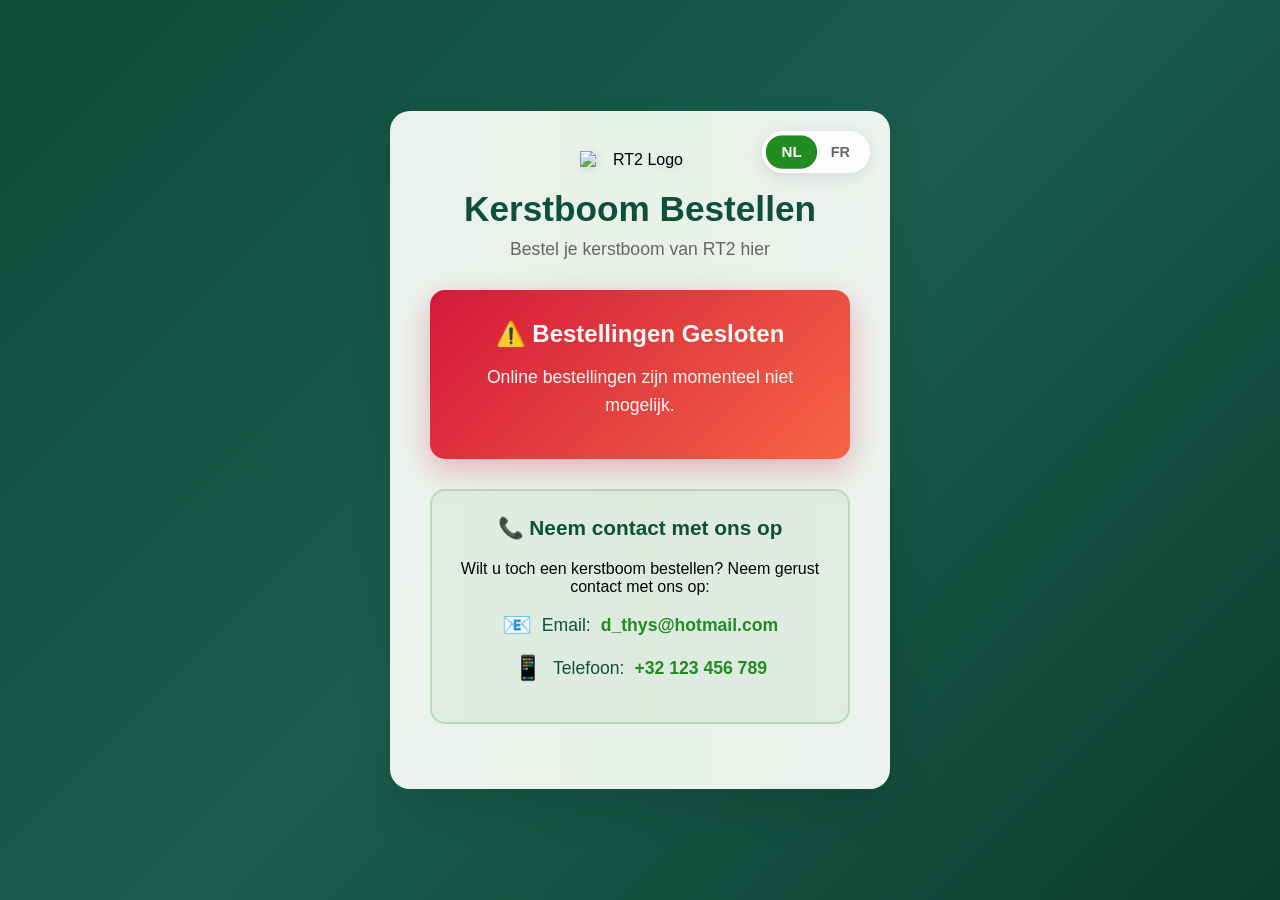
==== index.html @ b351f6a4 "Update index.html" ====
<!DOCTYPE html>
<html lang="nl">
<head>
    <meta charset="UTF-8">
    <meta name="viewport" content="width=device-width, initial-scale=1.0">
    <link rel="icon" type="image/png" href="[data-uri]">
    <title>Kerstboom Bestellen / Commander Sapin de Noël</title>
    <style>
        * {
            margin: 0;
            padding: 0;
            box-sizing: border-box;
        }
        
        body {
            font-family: 'Segoe UI', Tahoma, Geneva, Verdana, sans-serif;
            background: linear-gradient(135deg, #0f4c3a 0%, #1a5d4a 50%, #0d3d2f 100%);
            min-height: 100vh;
            display: flex;
            align-items: center;
            justify-content: center;
            padding: 20px;
            overflow-x: hidden;
        }
        
        .container {
            background: rgba(255, 255, 255, 0.95);
            backdrop-filter: blur(10px);
            border-radius: 20px;
            box-shadow: 0 20px 40px rgba(0, 0, 0, 0.1);
            max-width: 500px;
            width: 100%;
            padding: 40px;
            text-align: center;
            position: relative;
            overflow: hidden;
        }
        
        .container::before {
            content: '';
            position: absolute;
            top: -50%;
            left: -50%;
            width: 200%;
            height: 200%;
            background: linear-gradient(45deg, transparent, rgba(34, 139, 34, 0.05), transparent);
            transform: rotate(45deg);
            pointer-events: none;
        }

        .language-switcher {
            position: absolute;
            top: 20px;
            right: 20px;
            display: flex;
            background: rgba(255, 255, 255, 0.9);
            border-radius: 25px;
            padding: 5px;
            box-shadow: 0 4px 15px rgba(0, 0, 0, 0.1);
        }

        .lang-btn {
            background: transparent;
            border: none;
            padding: 8px 15px;
            border-radius: 20px;
            cursor: pointer;
            font-weight: 600;
            font-size: 0.9rem;
            transition: all 0.3s ease;
            color: #666;
        }

        .lang-btn.active {
            background: #228B22;
            color: white;
            transform: scale(1.05);
        }

        .lang-btn:hover:not(.active) {
            background: rgba(34, 139, 34, 0.1);
            color: #228B22;
        }
        
        .logo {
            width: 120px;
            height: auto;
            margin-bottom: 20px;
            display: block;
            margin-left: auto;
            margin-right: auto;
            filter: drop-shadow(2px 2px 4px rgba(0, 0, 0, 0.1));
        }
        
        h1 {
            color: #0f4c3a;
            margin-bottom: 10px;
            font-size: 2.2rem;
            font-weight: 700;
        }
        
        .subtitle {
            color: #666;
            margin-bottom: 30px;
            font-size: 1.1rem;
        }

        .notice-box {
            background: linear-gradient(135deg, #DC143C, #FF6347);
            color: white;
            padding: 30px;
            border-radius: 15px;
            margin: 30px 0;
            box-shadow: 0 10px 30px rgba(220, 20, 60, 0.3);
        }

        .notice-box h2 {
            font-size: 1.5rem;
            margin-bottom: 15px;
            display: flex;
            align-items: center;
            justify-content: center;
            gap: 10px;
        }

        .notice-box p {
            font-size: 1.1rem;
            line-height: 1.6;
            margin-bottom: 10px;
        }

        .contact-box {
            background: rgba(34, 139, 34, 0.05);
            border: 2px solid rgba(34, 139, 34, 0.2);
            border-radius: 15px;
            padding: 25px;
            margin: 25px 0;
        }

        .contact-box h3 {
            color: #0f4c3a;
            font-size: 1.3rem;
            margin-bottom: 20px;
        }

        .contact-item {
            display: flex;
            align-items: center;
            justify-content: center;
            gap: 10px;
            margin: 15px 0;
            font-size: 1.1rem;
            color: #0f4c3a;
        }

        .contact-item a {
            color: #228B22;
            text-decoration: none;
            font-weight: 600;
            transition: all 0.3s ease;
        }

        .contact-item a:hover {
            color: #1e7b1e;
            text-decoration: underline;
        }

        .icon {
            font-size: 1.5rem;
        }
        
        .snowflake {
            position: fixed;
            color: rgba(255, 255, 255, 0.6);
            user-select: none;
            pointer-events: none;
            font-size: 1rem;
            z-index: -1;
            animation: fall linear infinite;
        }
        
        @keyframes fall {
            from {
                transform: translateY(-10px);
            }
            to {
                transform: translateY(100vh);
            }
        }
        
        @media (max-width: 600px) {
            .container {
                margin: 10px;
                padding: 30px 25px;
            }
            
            h1 {
                font-size: 1.8rem;
            }
            
            .logo {
                width: 100px;
            }

            .language-switcher {
                position: relative;
                top: 0;
                right: 0;
                margin-bottom: 20px;
            }

            .notice-box h2 {
                font-size: 1.3rem;
            }

            .notice-box p {
                font-size: 1rem;
            }

            .contact-item {
                font-size: 1rem;
            }
        }
    </style>
</head>
<body>
    <div class="container">
        <div class="language-switcher">
            <button class="lang-btn active" onclick="switchLanguage('nl')" data-lang="nl">NL</button>
            <button class="lang-btn" onclick="switchLanguage('fr')" data-lang="fr">FR</button>
        </div>

        <img src="https://i.ibb.co/4RYgfdSd/cropped-logortbround.png" alt="RT2 Logo" class="logo">
        <h1 data-text="title">Kerstboom Bestellen</h1>
        <p class="subtitle" data-text="subtitle">Bestel je kerstboom van RT2 hier</p>
        
        <div class="notice-box">
            <h2 data-text="closed_title">⚠️ Bestellingen Gesloten</h2>
            <p data-text="closed_message">
                Online bestellingen zijn momenteel niet mogelijk.
            </p>
        </div>

        <div class="contact-box">
            <h3 data-text="contact_title">📞 Neem contact met ons op</h3>
            <p data-text="contact_intro">Wilt u toch een kerstboom bestellen? Neem gerust contact met ons op:</p>
            
            <div class="contact-item">
                <span class="icon">📧</span>
                <span data-text="email_label">Email:</span>
                <a href="mailto:d_thys@hotmail.com">d_thys@hotmail.com</a>
            </div>
            
            <div class="contact-item">
                <span class="icon">📱</span>
                <span data-text="phone_label">Telefoon:</span>
                <a href="tel:+32474048989" data-text="phone_number">++32474048989</a>
            </div>
        </div>
    </div>

    <script>
        // Translation
        const translations = {
            nl: {
                title: "Kerstboom Bestellen",
                subtitle: "Bestel je kerstboom van RT2 hier",
                closed_title: "⚠️ Bestellingen Gesloten",
                closed_message: "Online bestellingen zijn momenteel niet mogelijk.",
                contact_title: "📞 Neem contact met ons op",
                contact_intro: "Wilt u toch een kerstboom bestellen? Neem gerust contact met ons op:",
                email_label: "Email:",
                phone_label: "Telefoon:",
                phone_number: "+32 123 456 789"
            },
            fr: {
                title: "Commander Sapin de Noël",
                subtitle: "Commandez votre sapin de Noël RT2 ici",
                closed_title: "⚠️ Commandes Fermées",
                closed_message: "Les commandes en ligne ne sont actuellement pas possibles.",
                contact_title: "📞 Contactez-nous",
                contact_intro: "Vous souhaitez quand même commander un sapin de Noël? N'hésitez pas à nous contacter:",
                email_label: "Email:",
                phone_label: "Téléphone:",
                phone_number: "+32 123 456 789"
            }
        };

        // Current language
        let currentLanguage = 'nl';

        // Language switching function
        function switchLanguage(lang) {
            currentLanguage = lang;
            
            // Update active button
            document.querySelectorAll('.lang-btn').forEach(btn => {
                btn.classList.remove('active');
            });
            document.querySelector(`[data-lang="${lang}"]`).classList.add('active');
            
            // Update all texts
            document.querySelectorAll('[data-text]').forEach(element => {
                const key = element.getAttribute('data-text');
                if (translations[lang][key]) {
                    if (element.tagName === 'INPUT') {
                        element.placeholder = translations[lang][key];
                    } else {
                        element.textContent = translations[lang][key];
                    }
                }
            });
            
            // Update document language
            document.documentElement.lang = lang;
        }

        // Snowflake animation
        function createSnowflake() {
            const snowflake = document.createElement('div');
            snowflake.classList.add('snowflake');
            snowflake.innerHTML = '❄';
            snowflake.style.left = Math.random() * 100 + 'vw';
            snowflake.style.animationDuration = Math.random() * 3 + 4 + 's';
            snowflake.style.opacity = Math.random() * 0.5;
            document.body.appendChild(snowflake);

            setTimeout(() => {
                if (snowflake && snowflake.parentNode) {
                    snowflake.remove();
                }
            }, 10000);
        }

        setInterval(createSnowflake, 1500);

        // Initialize
        switchLanguage('nl');
    </script>
</body>
</html>
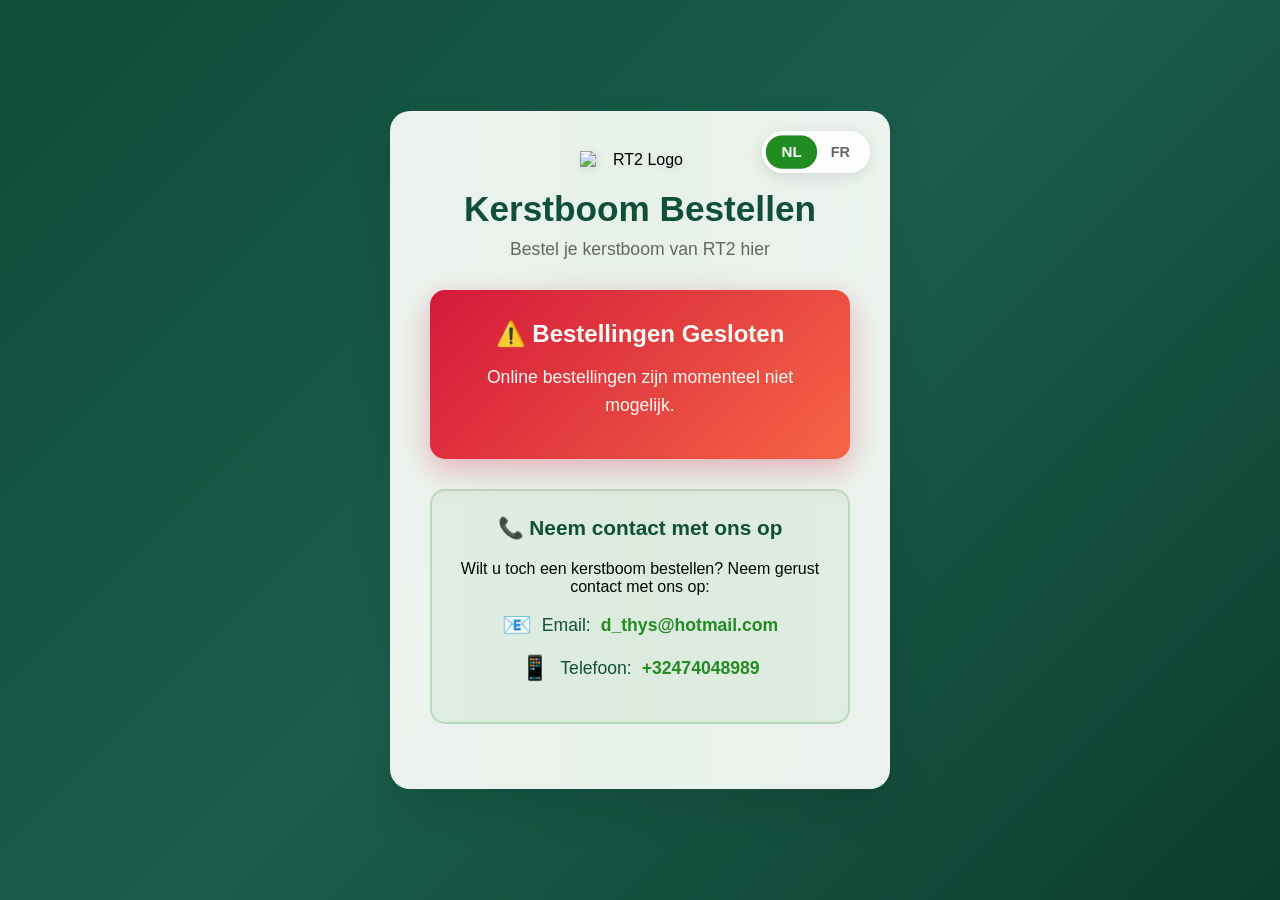
==== commit ce6bcfee: "Update index.html" ====
--- a/index.html
+++ b/index.html
@@ -271,7 +271,7 @@
                 contact_intro: "Wilt u toch een kerstboom bestellen? Neem gerust contact met ons op:",
                 email_label: "Email:",
                 phone_label: "Telefoon:",
-                phone_number: "+32 123 456 789"
+                phone_number: "+32474048989"
             },
             fr: {
                 title: "Commander Sapin de Noël",
@@ -282,7 +282,7 @@
                 contact_intro: "Vous souhaitez quand même commander un sapin de Noël? N'hésitez pas à nous contacter:",
                 email_label: "Email:",
                 phone_label: "Téléphone:",
-                phone_number: "+32 123 456 789"
+                phone_number: "+32474048989"
             }
         };
 
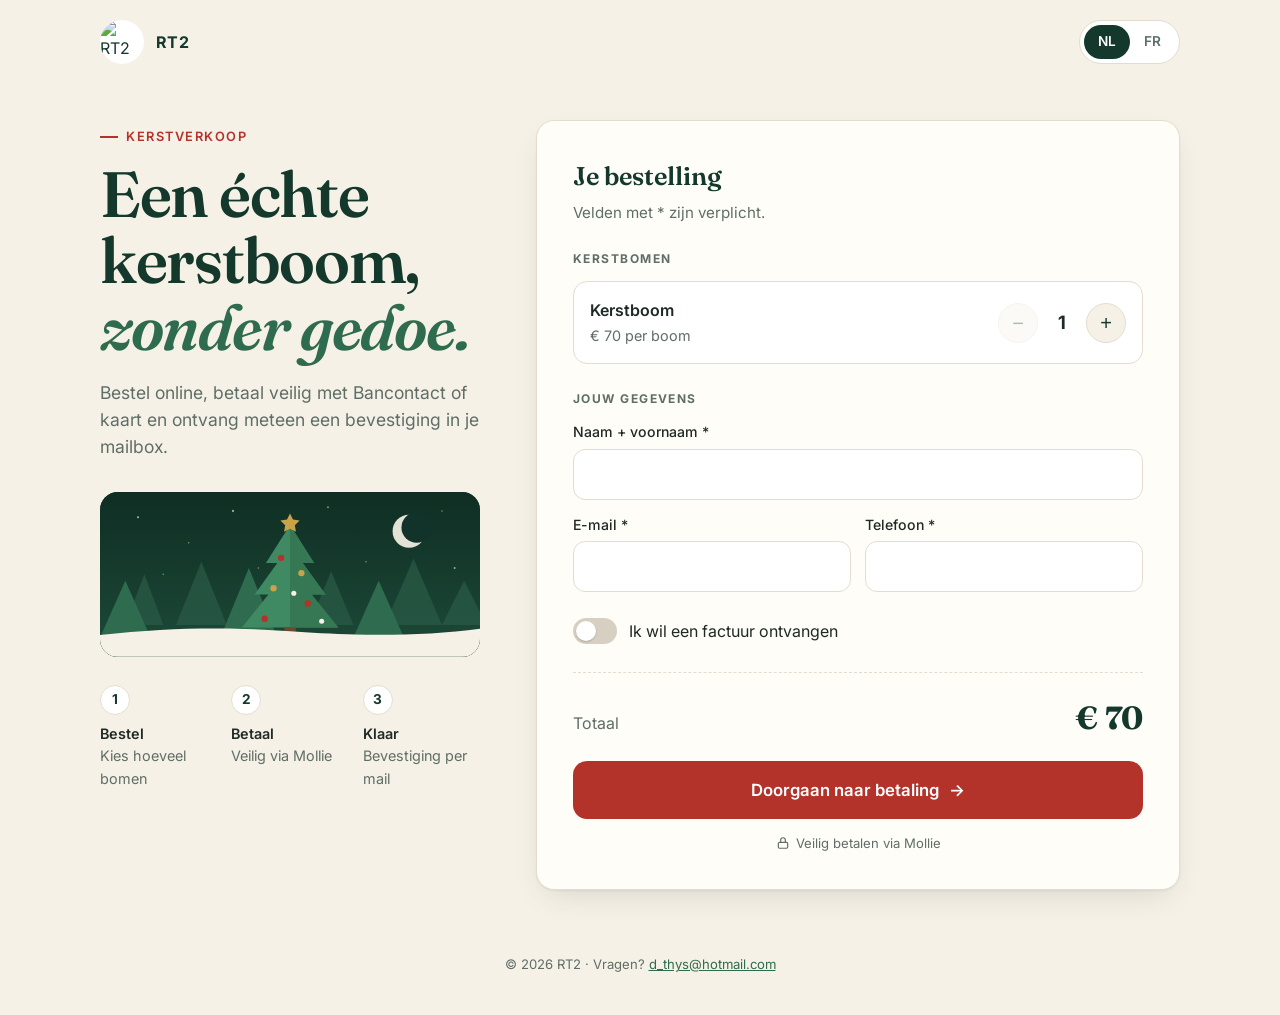
==== commit f8cded9b: "Nieuwe website 2026: nieuw design + Mollie-webhook (geen dubbele bestellingen meer)" ====
--- a/index.html
+++ b/index.html
@@ -1,341 +1,282 @@
 <!DOCTYPE html>
 <html lang="nl">
 <head>
-    <meta charset="UTF-8">
-    <meta name="viewport" content="width=device-width, initial-scale=1.0">
-    <link rel="icon" type="image/png" href="[data-uri]">
-    <title>Kerstboom Bestellen / Commander Sapin de Noël</title>
-    <style>
-        * {
-            margin: 0;
-            padding: 0;
-            box-sizing: border-box;
-        }
-        
-        body {
-            font-family: 'Segoe UI', Tahoma, Geneva, Verdana, sans-serif;
-            background: linear-gradient(135deg, #0f4c3a 0%, #1a5d4a 50%, #0d3d2f 100%);
-            min-height: 100vh;
-            display: flex;
-            align-items: center;
-            justify-content: center;
-            padding: 20px;
-            overflow-x: hidden;
-        }
-        
-        .container {
-            background: rgba(255, 255, 255, 0.95);
-            backdrop-filter: blur(10px);
-            border-radius: 20px;
-            box-shadow: 0 20px 40px rgba(0, 0, 0, 0.1);
-            max-width: 500px;
-            width: 100%;
-            padding: 40px;
-            text-align: center;
-            position: relative;
-            overflow: hidden;
-        }
-        
-        .container::before {
-            content: '';
-            position: absolute;
-            top: -50%;
-            left: -50%;
-            width: 200%;
-            height: 200%;
-            background: linear-gradient(45deg, transparent, rgba(34, 139, 34, 0.05), transparent);
-            transform: rotate(45deg);
-            pointer-events: none;
-        }
-
-        .language-switcher {
-            position: absolute;
-            top: 20px;
-            right: 20px;
-            display: flex;
-            background: rgba(255, 255, 255, 0.9);
-            border-radius: 25px;
-            padding: 5px;
-            box-shadow: 0 4px 15px rgba(0, 0, 0, 0.1);
-        }
-
-        .lang-btn {
-            background: transparent;
-            border: none;
-            padding: 8px 15px;
-            border-radius: 20px;
-            cursor: pointer;
-            font-weight: 600;
-            font-size: 0.9rem;
-            transition: all 0.3s ease;
-            color: #666;
-        }
-
-        .lang-btn.active {
-            background: #228B22;
-            color: white;
-            transform: scale(1.05);
-        }
-
-        .lang-btn:hover:not(.active) {
-            background: rgba(34, 139, 34, 0.1);
-            color: #228B22;
-        }
-        
-        .logo {
-            width: 120px;
-            height: auto;
-            margin-bottom: 20px;
-            display: block;
-            margin-left: auto;
-            margin-right: auto;
-            filter: drop-shadow(2px 2px 4px rgba(0, 0, 0, 0.1));
-        }
-        
-        h1 {
-            color: #0f4c3a;
-            margin-bottom: 10px;
-            font-size: 2.2rem;
-            font-weight: 700;
-        }
-        
-        .subtitle {
-            color: #666;
-            margin-bottom: 30px;
-            font-size: 1.1rem;
-        }
-
-        .notice-box {
-            background: linear-gradient(135deg, #DC143C, #FF6347);
-            color: white;
-            padding: 30px;
-            border-radius: 15px;
-            margin: 30px 0;
-            box-shadow: 0 10px 30px rgba(220, 20, 60, 0.3);
-        }
-
-        .notice-box h2 {
-            font-size: 1.5rem;
-            margin-bottom: 15px;
-            display: flex;
-            align-items: center;
-            justify-content: center;
-            gap: 10px;
-        }
-
-        .notice-box p {
-            font-size: 1.1rem;
-            line-height: 1.6;
-            margin-bottom: 10px;
-        }
-
-        .contact-box {
-            background: rgba(34, 139, 34, 0.05);
-            border: 2px solid rgba(34, 139, 34, 0.2);
-            border-radius: 15px;
-            padding: 25px;
-            margin: 25px 0;
-        }
-
-        .contact-box h3 {
-            color: #0f4c3a;
-            font-size: 1.3rem;
-            margin-bottom: 20px;
-        }
-
-        .contact-item {
-            display: flex;
-            align-items: center;
-            justify-content: center;
-            gap: 10px;
-            margin: 15px 0;
-            font-size: 1.1rem;
-            color: #0f4c3a;
-        }
-
-        .contact-item a {
-            color: #228B22;
-            text-decoration: none;
-            font-weight: 600;
-            transition: all 0.3s ease;
-        }
-
-        .contact-item a:hover {
-            color: #1e7b1e;
-            text-decoration: underline;
-        }
-
-        .icon {
-            font-size: 1.5rem;
-        }
-        
-        .snowflake {
-            position: fixed;
-            color: rgba(255, 255, 255, 0.6);
-            user-select: none;
-            pointer-events: none;
-            font-size: 1rem;
-            z-index: -1;
-            animation: fall linear infinite;
-        }
-        
-        @keyframes fall {
-            from {
-                transform: translateY(-10px);
-            }
-            to {
-                transform: translateY(100vh);
-            }
-        }
-        
-        @media (max-width: 600px) {
-            .container {
-                margin: 10px;
-                padding: 30px 25px;
-            }
-            
-            h1 {
-                font-size: 1.8rem;
-            }
-            
-            .logo {
-                width: 100px;
-            }
-
-            .language-switcher {
-                position: relative;
-                top: 0;
-                right: 0;
-                margin-bottom: 20px;
-            }
-
-            .notice-box h2 {
-                font-size: 1.3rem;
-            }
-
-            .notice-box p {
-                font-size: 1rem;
-            }
-
-            .contact-item {
-                font-size: 1rem;
-            }
-        }
-    </style>
+  <meta charset="UTF-8">
+  <meta name="viewport" content="width=device-width, initial-scale=1">
+  <title>RT2 Kerstbomen – Bestel je kerstboom</title>
+  <meta name="description" content="Bestel online je kerstboom bij RT2 en betaal veilig via Mollie.">
+  <meta name="theme-color" content="#14382b">
+  <link rel="icon" href="data:image/svg+xml,%3Csvg xmlns='http://www.w3.org/2000/svg' viewBox='0 0 32 32'%3E%3Cpath d='M16 3 6 16h5l-6 8h22l-6-8h5z' fill='%2314382b'/%3E%3Crect x='14' y='24' width='4' height='5' fill='%23b3322a'/%3E%3C/svg%3E">
+  <link rel="preconnect" href="https://fonts.googleapis.com">
+  <link rel="preconnect" href="https://fonts.gstatic.com" crossorigin>
+  <link href="https://fonts.googleapis.com/css2?family=Fraunces:ital,opsz,wght@0,9..144,600;1,9..144,500&family=Inter:wght@400;500;600;700&display=swap" rel="stylesheet">
+  <link rel="stylesheet" href="style.css">
+  <script src="config.js"></script>
 </head>
 <body>
-    <div class="container">
-        <div class="language-switcher">
-            <button class="lang-btn active" onclick="switchLanguage('nl')" data-lang="nl">NL</button>
-            <button class="lang-btn" onclick="switchLanguage('fr')" data-lang="fr">FR</button>
+
+<header class="topbar">
+  <a class="brand" href="./">
+    <img id="logo" alt="RT2" width="44" height="44">
+    <span>RT2</span>
+  </a>
+  <div class="lang" role="group" aria-label="Taal / Langue">
+    <button type="button" data-lang="nl" aria-pressed="true">NL</button>
+    <button type="button" data-lang="fr" aria-pressed="false">FR</button>
+  </div>
+</header>
+
+<main class="wrap">
+  <!-- ── Links: intro ── -->
+  <section class="hero">
+    <span class="eyebrow" data-t="eyebrow">Kerstverkoop</span>
+    <h1 data-t-html="title">Een échte kerstboom, <em>zonder gedoe.</em></h1>
+    <p class="lead" data-t="lead">Bestel online, betaal veilig met Bancontact of kaart en ontvang meteen een bevestiging in je mailbox.</p>
+
+    <div class="art" aria-hidden="true">
+      <svg viewBox="0 0 600 260" xmlns="http://www.w3.org/2000/svg">
+        <defs>
+          <linearGradient id="sky" x1="0" y1="0" x2="0" y2="1">
+            <stop offset="0" stop-color="#0f2e23"/><stop offset="1" stop-color="#1d4a39"/>
+          </linearGradient>
+        </defs>
+        <rect width="600" height="260" fill="url(#sky)"/>
+        <circle cx="488" cy="62" r="26" fill="#f6f1e7" opacity=".92"/>
+        <circle cx="500" cy="56" r="24" fill="#12332a"/>
+        <g fill="#f6f1e7">
+          <circle cx="60" cy="40" r="1.6" opacity=".7"/><circle cx="140" cy="80" r="1.2" opacity=".5"/>
+          <circle cx="210" cy="30" r="1.8" opacity=".6"/><circle cx="300" cy="70" r="1.3" opacity=".6"/>
+          <circle cx="360" cy="24" r="1.5" opacity=".5"/><circle cx="420" cy="110" r="1.2" opacity=".5"/>
+          <circle cx="560" cy="120" r="1.6" opacity=".6"/><circle cx="100" cy="130" r="1.3" opacity=".4"/>
+          <circle cx="250" cy="120" r="1.1" opacity=".5"/><circle cx="540" cy="30" r="1.2" opacity=".5"/>
+        </g>
+        <!-- achterste rij -->
+        <g fill="#2a5c47" opacity=".7">
+          <path d="M40 210 70 130 100 210Z"/><path d="M120 210 160 110 200 210Z"/>
+          <path d="M330 210 365 125 400 210Z"/><path d="M450 210 495 105 540 210Z"/>
+          <path d="M540 210 575 140 610 210Z"/>
+        </g>
+        <!-- middelste rij -->
+        <g fill="#2f6b4f">
+          <path d="M0 230 40 140 80 230Z"/><path d="M190 230 235 120 280 230Z"/>
+          <path d="M400 230 440 140 480 230Z"/>
+        </g>
+        <!-- hoofdboom -->
+        <g transform="translate(300 0)">
+          <path d="M0 52 -38 112h18L-56 162h22L-76 214h152L34 162h22L20 112h18Z" fill="#3f8a63"/>
+          <path d="M0 52 0 214h76L34 162h22L20 112h18Z" fill="#357853"/>
+          <rect x="-9" y="214" width="18" height="18" fill="#6b4a2f"/>
+          <path d="M0 34l4.7 9.5 10.5 1.5-7.6 7.4 1.8 10.4L0 57.9l-9.4 4.9 1.8-10.4-7.6-7.4 10.5-1.5Z" fill="#c9a24a"/>
+          <circle cx="-14" cy="104" r="5" fill="#b3322a"/><circle cx="18" cy="128" r="5" fill="#c9a24a"/>
+          <circle cx="-26" cy="152" r="5" fill="#c9a24a"/><circle cx="28" cy="176" r="5" fill="#b3322a"/>
+          <circle cx="-40" cy="200" r="5" fill="#b3322a"/><circle cx="6" cy="160" r="4" fill="#f6f1e7"/>
+          <circle cx="50" cy="204" r="4" fill="#f6f1e7"/>
+        </g>
+        <path d="M0 226c120-14 220-12 300-6s200 10 300-4V260H0Z" fill="#f6f1e7"/>
+      </svg>
+    </div>
+
+    <ol class="steps">
+      <li><b>1</b><strong data-t="s1">Bestel</strong><span data-t="s1d">Kies hoeveel bomen</span></li>
+      <li><b>2</b><strong data-t="s2">Betaal</strong><span data-t="s2d">Veilig via Mollie</span></li>
+      <li><b>3</b><strong data-t="s3">Klaar</strong><span data-t="s3d">Bevestiging per mail</span></li>
+    </ol>
+  </section>
+
+  <!-- ── Rechts: formulier ── -->
+  <section>
+    <form class="card" id="orderForm" novalidate hidden>
+      <h2 data-t="formTitle">Je bestelling</h2>
+      <p class="sub" data-t="formSub">Velden met * zijn verplicht.</p>
+
+      <fieldset>
+        <legend data-t="lgTrees">Kerstbomen</legend>
+        <div class="qty-row">
+          <div class="label">
+            <strong data-t="tree">Kerstboom</strong>
+            <span><span id="unitPrice"></span> <span data-t="perTree">per boom</span></span>
+          </div>
+          <div class="stepper">
+            <button type="button" id="minus" aria-label="–">−</button>
+            <output id="qty" aria-live="polite">1</output>
+            <button type="button" id="plus" aria-label="+">+</button>
+          </div>
         </div>
-
-        <img src="https://i.ibb.co/4RYgfdSd/cropped-logortbround.png" alt="RT2 Logo" class="logo">
-        <h1 data-text="title">Kerstboom Bestellen</h1>
-        <p class="subtitle" data-text="subtitle">Bestel je kerstboom van RT2 hier</p>
-        
-        <div class="notice-box">
-            <h2 data-text="closed_title">⚠️ Bestellingen Gesloten</h2>
-            <p data-text="closed_message">
-                Online bestellingen zijn momenteel niet mogelijk.
-            </p>
+      </fieldset>
+
+      <fieldset>
+        <legend data-t="lgYou">Jouw gegevens</legend>
+        <div class="grid2">
+          <div class="field span2">
+            <label for="name" data-t="name">Naam + voornaam *</label>
+            <input id="name" name="name" autocomplete="name" required>
+          </div>
+          <div class="field">
+            <label for="email" data-t="email">E-mail *</label>
+            <input id="email" name="email" type="email" autocomplete="email" inputmode="email" required>
+          </div>
+          <div class="field">
+            <label for="phone" data-t="phone">Telefoon *</label>
+            <input id="phone" name="phone" type="tel" autocomplete="tel" inputmode="tel" required>
+          </div>
         </div>
-
-        <div class="contact-box">
-            <h3 data-text="contact_title">📞 Neem contact met ons op</h3>
-            <p data-text="contact_intro">Wilt u toch een kerstboom bestellen? Neem gerust contact met ons op:</p>
-            
-            <div class="contact-item">
-                <span class="icon">📧</span>
-                <span data-text="email_label">Email:</span>
-                <a href="mailto:d_thys@hotmail.com">d_thys@hotmail.com</a>
-            </div>
-            
-            <div class="contact-item">
-                <span class="icon">📱</span>
-                <span data-text="phone_label">Telefoon:</span>
-                <a href="tel:+32474048989" data-text="phone_number">++32474048989</a>
-            </div>
+      </fieldset>
+
+      <fieldset>
+        <label class="toggle">
+          <input type="checkbox" id="needsInvoice">
+          <span class="track"></span>
+          <span data-t="invoice">Ik wil een factuur ontvangen</span>
+        </label>
+        <div class="grid2 invoice-fields" id="invoiceFields">
+          <div class="field">
+            <label for="companyName" data-t="company">Bedrijfsnaam *</label>
+            <input id="companyName" autocomplete="organization" data-invoice>
+          </div>
+          <div class="field">
+            <label for="vatNumber" data-t="vat">BTW-nummer *</label>
+            <input id="vatNumber" placeholder="BE0123456789" data-invoice>
+          </div>
+          <div class="field span2">
+            <label for="address" data-t="address">Straat + nummer *</label>
+            <input id="address" autocomplete="street-address" data-invoice>
+          </div>
+          <div class="field">
+            <label for="postalCode" data-t="postal">Postcode *</label>
+            <input id="postalCode" autocomplete="postal-code" inputmode="numeric" data-invoice>
+          </div>
+          <div class="field">
+            <label for="city" data-t="city">Gemeente *</label>
+            <input id="city" autocomplete="address-level2" data-invoice>
+          </div>
         </div>
+      </fieldset>
+
+      <div class="summary">
+        <span data-t="total">Totaal</span>
+        <strong id="total">€ 70</strong>
+      </div>
+
+      <button class="btn" type="submit" id="submitBtn">
+        <span data-t="pay">Doorgaan naar betaling</span>
+        <span aria-hidden="true">→</span>
+      </button>
+      <div class="alert" id="alert" role="alert"></div>
+      <p class="secure">
+        <svg width="14" height="14" viewBox="0 0 24 24" fill="none" stroke="currentColor" stroke-width="2" aria-hidden="true"><rect x="4" y="11" width="16" height="10" rx="2"/><path d="M8 11V7a4 4 0 0 1 8 0v4"/></svg>
+        <span data-t="secure">Veilig betalen via Mollie</span>
+      </p>
+    </form>
+
+    <!-- gesloten -->
+    <div class="card center" id="closedCard" hidden>
+      <div class="badge warn">🎄</div>
+      <h2 data-t="closedTitle">Bestellingen gesloten</h2>
+      <p class="sub" data-t="closedText">Online bestellen kan momenteel niet. Wil je toch een kerstboom? Neem gerust contact op.</p>
+      <div class="contact">
+        <a id="mailLink"></a>
+        <a id="telLink"></a>
+      </div>
     </div>
-
-    <script>
-        // Translation
-        const translations = {
-            nl: {
-                title: "Kerstboom Bestellen",
-                subtitle: "Bestel je kerstboom van RT2 hier",
-                closed_title: "⚠️ Bestellingen Gesloten",
-                closed_message: "Online bestellingen zijn momenteel niet mogelijk.",
-                contact_title: "📞 Neem contact met ons op",
-                contact_intro: "Wilt u toch een kerstboom bestellen? Neem gerust contact met ons op:",
-                email_label: "Email:",
-                phone_label: "Telefoon:",
-                phone_number: "+32474048989"
-            },
-            fr: {
-                title: "Commander Sapin de Noël",
-                subtitle: "Commandez votre sapin de Noël RT2 ici",
-                closed_title: "⚠️ Commandes Fermées",
-                closed_message: "Les commandes en ligne ne sont actuellement pas possibles.",
-                contact_title: "📞 Contactez-nous",
-                contact_intro: "Vous souhaitez quand même commander un sapin de Noël? N'hésitez pas à nous contacter:",
-                email_label: "Email:",
-                phone_label: "Téléphone:",
-                phone_number: "+32474048989"
-            }
-        };
-
-        // Current language
-        let currentLanguage = 'nl';
-
-        // Language switching function
-        function switchLanguage(lang) {
-            currentLanguage = lang;
-            
-            // Update active button
-            document.querySelectorAll('.lang-btn').forEach(btn => {
-                btn.classList.remove('active');
-            });
-            document.querySelector(`[data-lang="${lang}"]`).classList.add('active');
-            
-            // Update all texts
-            document.querySelectorAll('[data-text]').forEach(element => {
-                const key = element.getAttribute('data-text');
-                if (translations[lang][key]) {
-                    if (element.tagName === 'INPUT') {
-                        element.placeholder = translations[lang][key];
-                    } else {
-                        element.textContent = translations[lang][key];
-                    }
-                }
-            });
-            
-            // Update document language
-            document.documentElement.lang = lang;
-        }
-
-        // Snowflake animation
-        function createSnowflake() {
-            const snowflake = document.createElement('div');
-            snowflake.classList.add('snowflake');
-            snowflake.innerHTML = '❄';
-            snowflake.style.left = Math.random() * 100 + 'vw';
-            snowflake.style.animationDuration = Math.random() * 3 + 4 + 's';
-            snowflake.style.opacity = Math.random() * 0.5;
-            document.body.appendChild(snowflake);
-
-            setTimeout(() => {
-                if (snowflake && snowflake.parentNode) {
-                    snowflake.remove();
-                }
-            }, 10000);
-        }
-
-        setInterval(createSnowflake, 1500);
-
-        // Initialize
-        switchLanguage('nl');
-    </script>
+  </section>
+</main>
+
+<footer>
+  © <span id="year"></span> RT2 · <span data-t="questions">Vragen?</span> <a id="footMail"></a>
+</footer>
+
+<script src="i18n.js"></script>
+<script>
+(function () {
+  const C = window.RT2_CONFIG;
+  const $ = id => document.getElementById(id);
+  let qty = 1;
+
+  // basis
+  $('logo').src = C.LOGO_URL;
+  $('year').textContent = new Date().getFullYear();
+  [$('mailLink'), $('footMail')].forEach(a => { a.href = 'mailto:' + C.CONTACT_EMAIL; a.textContent = C.CONTACT_EMAIL; });
+  $('mailLink').textContent = '✉️  ' + C.CONTACT_EMAIL;
+  $('telLink').href = 'tel:' + C.CONTACT_PHONE;
+  $('telLink').textContent = '📞  ' + C.CONTACT_PHONE.replace(/^\+32(\d{3})(\d{2})(\d{2})(\d{2})$/, '+32 $1 $2 $3 $4');
+
+  if (C.ORDERS_OPEN) $('orderForm').hidden = false; else $('closedCard').hidden = false;
+
+  const euro = n => '€ ' + (Number.isInteger(n) ? n : n.toFixed(2).replace('.', ','));
+  function render() {
+    $('qty').textContent = qty;
+    $('unitPrice').textContent = euro(C.PRICE_PER_TREE);
+    $('total').textContent = euro(C.PRICE_PER_TREE * qty);
+    $('minus').disabled = qty <= 1;
+    $('plus').disabled = qty >= C.MAX_QTY;
+  }
+  $('minus').onclick = () => { qty = Math.max(1, qty - 1); render(); };
+  $('plus').onclick = () => { qty = Math.min(C.MAX_QTY, qty + 1); render(); };
+  render();
+
+  // factuur
+  $('needsInvoice').addEventListener('change', e => {
+    $('invoiceFields').classList.toggle('show', e.target.checked);
+    document.querySelectorAll('[data-invoice]').forEach(i => i.required = e.target.checked);
+  });
+
+  // validatie
+  function validate() {
+    let first = null;
+    $('orderForm').querySelectorAll('input:not([type=checkbox])').forEach(i => {
+      const bad = i.required && !i.checkValidity();
+      i.setAttribute('aria-invalid', bad ? 'true' : 'false');
+      if (bad && !first) first = i;
+    });
+    if (first) first.focus();
+    return !first;
+  }
+  $('orderForm').addEventListener('input', e => {
+    if (e.target.getAttribute('aria-invalid') === 'true' && e.target.checkValidity()) e.target.setAttribute('aria-invalid', 'false');
+  });
+
+  const newRef = () => (crypto.randomUUID ? crypto.randomUUID()
+    : Date.now().toString(36) + '-' + Math.random().toString(36).slice(2) + Math.random().toString(36).slice(2));
+  let ref = newRef();
+
+  // versturen
+  let busy = false;
+  $('orderForm').addEventListener('submit', async e => {
+    e.preventDefault();
+    if (busy) return;
+    $('alert').classList.remove('show');
+    if (!validate()) return;
+
+    busy = true;
+    const btn = $('submitBtn');
+    btn.disabled = true;
+    btn.innerHTML = '<span class="spinner"></span><span>' + RT2_I18N.t('loading') + '</span>';
+
+    const inv = $('needsInvoice').checked;
+    const v = id => $(id).value.trim();
+    const data = {
+      action: 'createPayment', ref: ref, quantity: qty, language: RT2_I18N.lang,
+      name: v('name'), email: v('email'), phone: v('phone'), needsInvoice: inv,
+      companyName: inv ? v('companyName') : '', vatNumber: inv ? v('vatNumber') : '',
+      address: inv ? v('address') : '', postalCode: inv ? v('postalCode') : '', city: inv ? v('city') : ''
+    };
+
+    try {
+      const res = await fetch(C.APPS_SCRIPT_URL, { method: 'POST', body: JSON.stringify(data) });
+      const out = await res.json();
+      if (out.error || !out.checkoutUrl) throw new Error(out.error || 'no checkout');
+      window.location.href = out.checkoutUrl;
+    } catch (err) {
+      console.error(err);
+      ref = newRef();
+      $('alert').textContent = RT2_I18N.t('error');
+      $('alert').classList.add('show');
+      btn.disabled = false;
+      btn.innerHTML = '<span>' + RT2_I18N.t('pay') + '</span><span aria-hidden="true">→</span>';
+      busy = false;
+    }
+  });
+})();
+</script>
 </body>
 </html>
--- a/style.css
+++ b/style.css
@@ -0,0 +1,200 @@
+:root {
+  --forest: #14382b;
+  --forest-2: #1d4a39;
+  --pine: #2f6b4f;
+  --cream: #f6f1e7;
+  --paper: #fffdf8;
+  --ink: #1f2a25;
+  --muted: #5f6e66;
+  --line: #e4ddcf;
+  --berry: #b3322a;
+  --gold: #c9a24a;
+  --radius: 18px;
+  --shadow: 0 1px 2px rgba(20, 56, 43, .06), 0 12px 32px -12px rgba(20, 56, 43, .18);
+}
+
+* { box-sizing: border-box; margin: 0; padding: 0; }
+html { -webkit-text-size-adjust: 100%; }
+body {
+  font-family: 'Inter', system-ui, -apple-system, 'Segoe UI', sans-serif;
+  color: var(--ink);
+  background: var(--cream);
+  line-height: 1.55;
+  min-height: 100vh;
+}
+img { max-width: 100%; display: block; }
+a { color: var(--pine); }
+
+/* ── header ── */
+.topbar {
+  max-width: 1120px; margin: 0 auto; padding: 20px 20px 0;
+  display: flex; align-items: center; justify-content: space-between; gap: 12px;
+}
+.brand { display: flex; align-items: center; gap: 12px; text-decoration: none; color: var(--forest); }
+.brand img { width: 44px; height: 44px; border-radius: 50%; background: #fff; }
+.brand span { font-weight: 700; letter-spacing: .02em; }
+.lang {
+  display: inline-flex; background: #fff; border: 1px solid var(--line);
+  border-radius: 999px; padding: 4px;
+}
+.lang button {
+  border: 0; background: transparent; font: inherit; font-size: .85rem; font-weight: 600;
+  color: var(--muted); padding: 6px 14px; border-radius: 999px; cursor: pointer;
+}
+.lang button[aria-pressed="true"] { background: var(--forest); color: #fff; }
+
+/* ── layout ── */
+.wrap {
+  max-width: 1120px; margin: 0 auto; padding: 32px 20px 64px;
+  display: grid; gap: 40px; grid-template-columns: 1fr;
+}
+@media (min-width: 900px) {
+  .wrap { grid-template-columns: 1.05fr .95fr; align-items: start; padding-top: 56px; gap: 56px; }
+  .hero { position: sticky; top: 32px; }
+}
+
+/* ── hero ── */
+.eyebrow {
+  display: inline-flex; align-items: center; gap: 8px;
+  font-size: .8rem; font-weight: 600; letter-spacing: .12em; text-transform: uppercase;
+  color: var(--berry);
+}
+.eyebrow::before { content: ''; width: 18px; height: 2px; background: currentColor; }
+h1 {
+  font-family: 'Fraunces', Georgia, serif; font-weight: 600;
+  font-size: clamp(2.4rem, 6vw, 4rem); line-height: 1.04; letter-spacing: -.02em;
+  color: var(--forest); margin: 14px 0 18px;
+}
+h1 em { font-style: italic; color: var(--pine); }
+.lead { font-size: 1.1rem; color: var(--muted); max-width: 32rem; }
+
+.art { margin: 32px 0 28px; border-radius: var(--radius); overflow: hidden; background: var(--forest); }
+.art svg { display: block; width: 100%; height: auto; }
+
+.steps { list-style: none; display: grid; gap: 14px; grid-template-columns: repeat(3, 1fr); }
+.steps li { font-size: .9rem; color: var(--muted); }
+.steps b {
+  display: grid; place-items: center; width: 30px; height: 30px; border-radius: 50%;
+  background: #fff; border: 1px solid var(--line); color: var(--forest);
+  font-size: .85rem; margin-bottom: 8px;
+}
+.steps strong { display: block; color: var(--ink); font-weight: 600; }
+
+/* ── card / form ── */
+.card {
+  background: var(--paper); border: 1px solid var(--line); border-radius: var(--radius);
+  box-shadow: var(--shadow); padding: 28px;
+}
+@media (min-width: 600px) { .card { padding: 36px; } }
+.card h2 { font-family: 'Fraunces', Georgia, serif; font-weight: 600; font-size: 1.6rem; color: var(--forest); }
+.card .sub { color: var(--muted); font-size: .95rem; margin-top: 4px; }
+
+fieldset { border: 0; margin-top: 26px; }
+legend {
+  font-size: .75rem; font-weight: 700; letter-spacing: .12em; text-transform: uppercase;
+  color: var(--muted); margin-bottom: 12px;
+}
+.grid2 { display: grid; gap: 14px; grid-template-columns: 1fr; }
+@media (min-width: 520px) { .grid2 { grid-template-columns: 1fr 1fr; } .span2 { grid-column: 1 / -1; } }
+.field { display: flex; flex-direction: column; gap: 6px; }
+.field label { font-size: .88rem; font-weight: 500; }
+.field input {
+  font: inherit; font-size: 1rem; color: var(--ink);
+  padding: 12px 14px; border: 1px solid var(--line); border-radius: 12px; background: #fff;
+  transition: border-color .15s, box-shadow .15s;
+}
+.field input:focus { outline: none; border-color: var(--pine); box-shadow: 0 0 0 4px rgba(47, 107, 79, .14); }
+.field input[aria-invalid="true"] { border-color: var(--berry); }
+
+/* quantity */
+.qty-row {
+  display: flex; align-items: center; justify-content: space-between; gap: 16px;
+  padding: 16px; border: 1px solid var(--line); border-radius: 14px; background: #fff;
+}
+.qty-row .label strong { display: block; font-weight: 600; }
+.qty-row .label span { color: var(--muted); font-size: .9rem; }
+.stepper { display: flex; align-items: center; gap: 4px; }
+.stepper button {
+  width: 40px; height: 40px; border-radius: 50%; border: 1px solid var(--line);
+  background: var(--cream); color: var(--forest); font-size: 1.25rem; line-height: 1; cursor: pointer;
+}
+.stepper button:hover:not(:disabled) { background: #ece5d6; }
+.stepper button:disabled { opacity: .35; cursor: default; }
+.stepper output { min-width: 40px; text-align: center; font-weight: 700; font-size: 1.15rem; }
+
+/* toggle */
+.toggle { display: flex; align-items: center; gap: 12px; cursor: pointer; user-select: none; }
+.toggle input { position: absolute; opacity: 0; pointer-events: none; }
+.toggle .track {
+  flex: none; width: 44px; height: 26px; border-radius: 999px; background: #d7d0c2; position: relative; transition: background .2s;
+}
+.toggle .track::after {
+  content: ''; position: absolute; top: 3px; left: 3px; width: 20px; height: 20px; border-radius: 50%;
+  background: #fff; box-shadow: 0 1px 2px rgba(0,0,0,.2); transition: transform .2s;
+}
+.toggle input:checked + .track { background: var(--pine); }
+.toggle input:checked + .track::after { transform: translateX(18px); }
+.toggle input:focus-visible + .track { box-shadow: 0 0 0 4px rgba(47, 107, 79, .2); }
+.invoice-fields { display: none; margin-top: 16px; }
+.invoice-fields.show { display: grid; }
+
+/* summary */
+.summary {
+  margin-top: 28px; padding-top: 20px; border-top: 1px dashed var(--line);
+  display: flex; align-items: baseline; justify-content: space-between;
+}
+.summary span { color: var(--muted); }
+.summary strong { font-family: 'Fraunces', Georgia, serif; font-size: 2rem; color: var(--forest); }
+
+.btn {
+  width: 100%; margin-top: 18px; border: 0; cursor: pointer;
+  font: inherit; font-weight: 600; font-size: 1.05rem; color: #fff;
+  background: var(--berry); padding: 16px 20px; border-radius: 14px;
+  display: inline-flex; align-items: center; justify-content: center; gap: 10px;
+  transition: transform .1s, background .15s; text-decoration: none;
+}
+.btn:hover { background: #9c2a23; }
+.btn:active { transform: translateY(1px); }
+.btn:disabled { opacity: .7; cursor: progress; }
+.btn.secondary { background: var(--forest); }
+.btn.secondary:hover { background: var(--forest-2); }
+.spinner {
+  width: 18px; height: 18px; border-radius: 50%;
+  border: 2px solid rgba(255,255,255,.4); border-top-color: #fff; animation: spin .8s linear infinite;
+}
+@keyframes spin { to { transform: rotate(360deg); } }
+
+.secure { margin-top: 14px; font-size: .82rem; color: var(--muted); text-align: center; display: flex; gap: 6px; justify-content: center; align-items: center; }
+.alert {
+  display: none; margin-top: 14px; padding: 12px 14px; border-radius: 12px;
+  background: #fbeaea; color: #7d1f19; font-size: .92rem;
+}
+.alert.show { display: block; }
+
+/* closed + status */
+.center { text-align: center; }
+.badge {
+  width: 64px; height: 64px; border-radius: 50%; display: grid; place-items: center;
+  margin: 0 auto 18px; font-size: 1.8rem;
+}
+.badge.ok { background: #dcefe3; color: var(--pine); }
+.badge.warn { background: #fdf0d3; color: #8a5a00; }
+.badge.err { background: #fbeaea; color: var(--berry); }
+.badge.wait { background: #ece5d6; }
+.badge.wait .spinner { width: 28px; height: 28px; border-color: rgba(20,56,43,.2); border-top-color: var(--forest); }
+.contact { margin-top: 22px; display: grid; gap: 10px; }
+.contact a {
+  display: flex; align-items: center; justify-content: center; gap: 10px;
+  padding: 12px; border: 1px solid var(--line); border-radius: 12px; background: #fff;
+  text-decoration: none; color: var(--forest); font-weight: 600;
+}
+.details { margin: 24px 0 4px; border-top: 1px solid var(--line); text-align: left; }
+.details div { display: flex; justify-content: space-between; padding: 12px 0; border-bottom: 1px solid var(--line); }
+.details dt { color: var(--muted); }
+.details dd { font-weight: 600; color: var(--forest); }
+
+.status-page { max-width: 560px; margin: 0 auto; padding: 40px 20px 64px; }
+
+footer { text-align: center; color: var(--muted); font-size: .82rem; padding: 0 20px 40px; }
+
+[hidden] { display: none !important; }
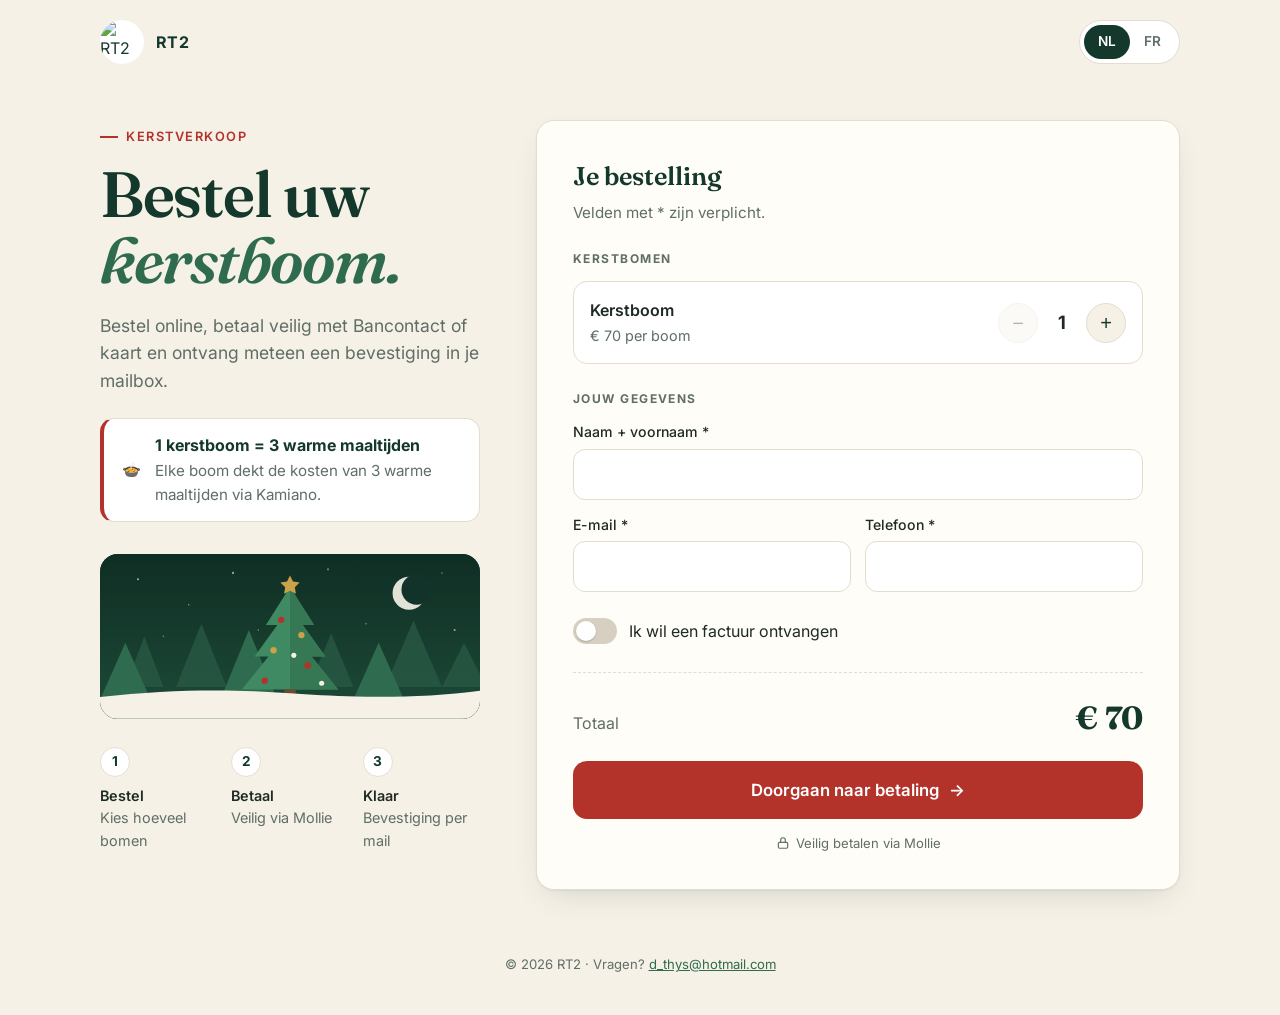
==== commit 5570a6d6: "Kamiano-tekst op home + duidelijk scherm bij mislukte betaling" ====
--- a/index.html
+++ b/index.html
@@ -30,8 +30,16 @@
   <!-- ── Links: intro ── -->
   <section class="hero">
     <span class="eyebrow" data-t="eyebrow">Kerstverkoop</span>
-    <h1 data-t-html="title">Een échte kerstboom, <em>zonder gedoe.</em></h1>
+    <h1 data-t-html="title">Bestel uw <em>kerstboom.</em></h1>
     <p class="lead" data-t="lead">Bestel online, betaal veilig met Bancontact of kaart en ontvang meteen een bevestiging in je mailbox.</p>
+
+    <div class="impact">
+      <span class="impact-icon" aria-hidden="true">🍲</span>
+      <div>
+        <strong data-t="impactTitle">1 kerstboom = 3 warme maaltijden</strong>
+        <span data-t="impactText">Elke boom dekt de kosten van 3 warme maaltijden via Kamiano.</span>
+      </div>
+    </div>
 
     <div class="art" aria-hidden="true">
       <svg viewBox="0 0 600 260" xmlns="http://www.w3.org/2000/svg">
@@ -235,6 +243,21 @@
     if (e.target.getAttribute('aria-invalid') === 'true' && e.target.checkValidity()) e.target.setAttribute('aria-invalid', 'false');
   });
 
+  // gegevens onthouden voor 'opnieuw proberen'
+  const FIELDS = ['name','email','phone','companyName','vatNumber','address','postalCode','city'];
+  try {
+    const d = JSON.parse(localStorage.getItem('rt2-draft') || 'null');
+    if (d) {
+      FIELDS.forEach(f => { if (d[f]) $(f).value = d[f]; });
+      if (d.qty) { qty = Math.min(C.MAX_QTY, Math.max(1, d.qty)); render(); }
+      if (d.inv) { $('needsInvoice').checked = true; $('needsInvoice').dispatchEvent(new Event('change')); }
+    }
+  } catch (e) {}
+  const saveDraft = () => { try {
+    const d = { qty: qty, inv: $('needsInvoice').checked }; FIELDS.forEach(f => d[f] = $(f).value);
+    localStorage.setItem('rt2-draft', JSON.stringify(d));
+  } catch (e) {} };
+
   const newRef = () => (crypto.randomUUID ? crypto.randomUUID()
     : Date.now().toString(36) + '-' + Math.random().toString(36).slice(2) + Math.random().toString(36).slice(2));
   let ref = newRef();
@@ -265,6 +288,7 @@
       const res = await fetch(C.APPS_SCRIPT_URL, { method: 'POST', body: JSON.stringify(data) });
       const out = await res.json();
       if (out.error || !out.checkoutUrl) throw new Error(out.error || 'no checkout');
+      saveDraft();
       window.location.href = out.checkoutUrl;
     } catch (err) {
       console.error(err);
--- a/style.css
+++ b/style.css
@@ -80,6 +80,15 @@
 }
 .steps strong { display: block; color: var(--ink); font-weight: 600; }
 
+.impact {
+  display: flex; gap: 14px; align-items: center; margin-top: 24px; max-width: 32rem;
+  padding: 14px 18px; border-radius: 14px; background: #fff; border: 1px solid var(--line);
+  border-left: 4px solid var(--berry);
+}
+.impact-icon { font-size: 1.7rem; line-height: 1; }
+.impact strong { display: block; color: var(--forest); font-weight: 700; }
+.impact span { color: var(--muted); font-size: .95rem; }
+
 /* ── card / form ── */
 .card {
   background: var(--paper); border: 1px solid var(--line); border-radius: var(--radius);
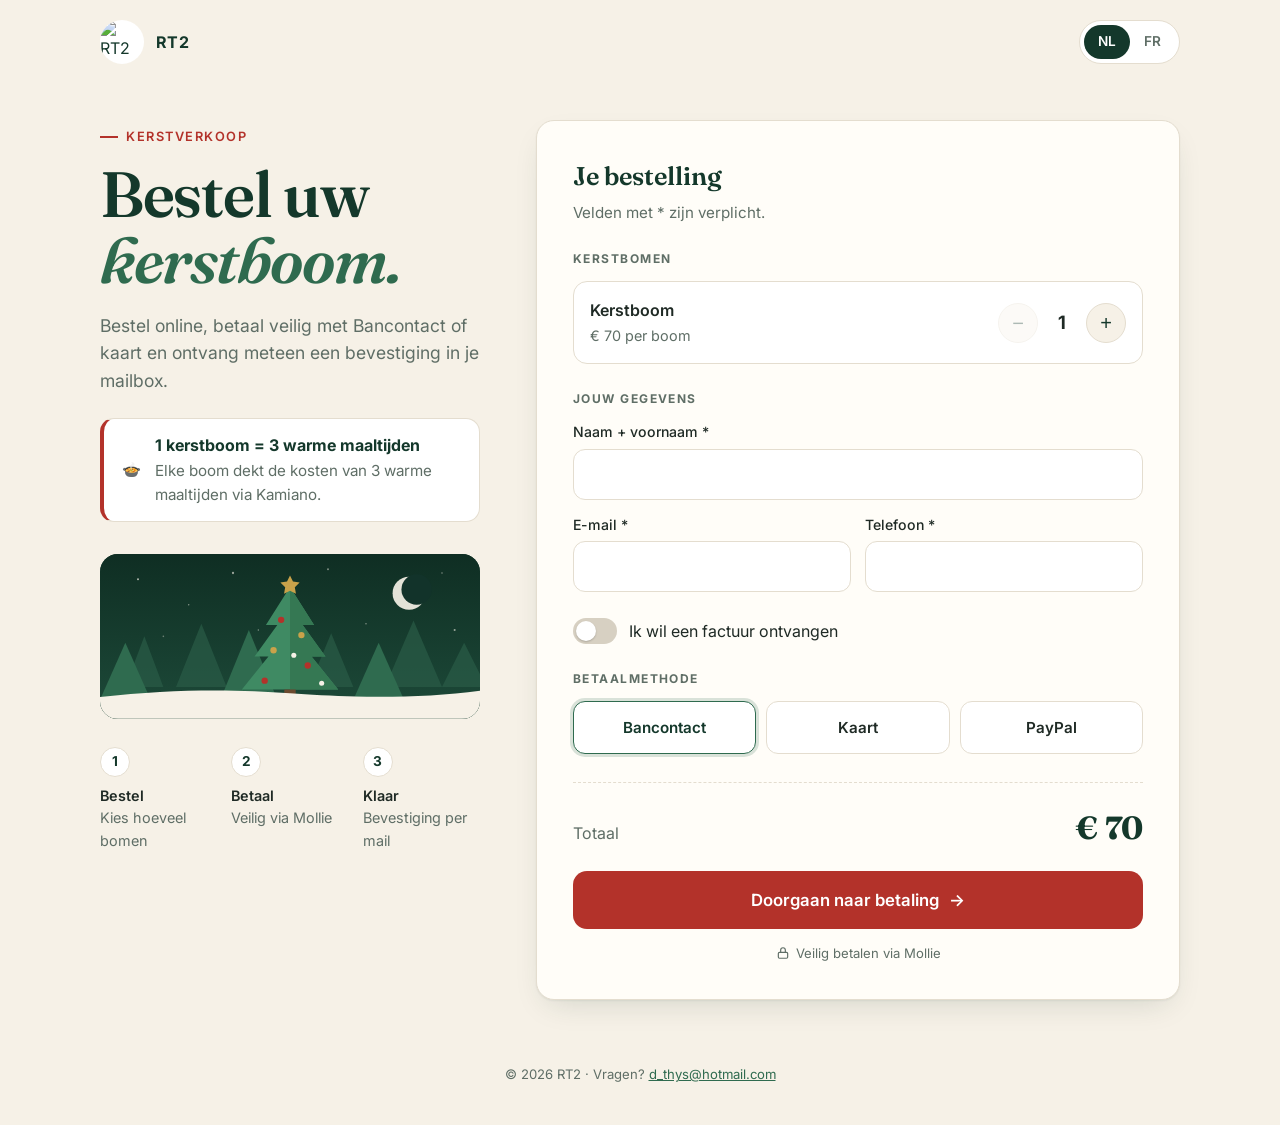
==== commit 192d4201: "Betaalmethode kiezen op de site (mislukte betaling keert meteen terug)" ====
--- a/index.html
+++ b/index.html
@@ -160,6 +160,15 @@
         </div>
       </fieldset>
 
+      <fieldset>
+        <legend data-t="lgPay">Betaalmethode</legend>
+        <div class="methods" role="radiogroup">
+          <label class="method"><input type="radio" name="method" value="bancontact" checked><span data-t="mBancontact">Bancontact</span></label>
+          <label class="method"><input type="radio" name="method" value="creditcard"><span data-t="mCard">Kaart</span></label>
+          <label class="method"><input type="radio" name="method" value="paypal"><span data-t="mPaypal">PayPal</span></label>
+        </div>
+      </fieldset>
+
       <div class="summary">
         <span data-t="total">Totaal</span>
         <strong id="total">€ 70</strong>
@@ -279,6 +288,7 @@
     const v = id => $(id).value.trim();
     const data = {
       action: 'createPayment', ref: ref, quantity: qty, language: RT2_I18N.lang,
+      method: (document.querySelector('input[name=method]:checked') || {}).value || '',
       name: v('name'), email: v('email'), phone: v('phone'), needsInvoice: inv,
       companyName: inv ? v('companyName') : '', vatNumber: inv ? v('vatNumber') : '',
       address: inv ? v('address') : '', postalCode: inv ? v('postalCode') : '', city: inv ? v('city') : ''
--- a/style.css
+++ b/style.css
@@ -147,6 +147,18 @@
 .invoice-fields { display: none; margin-top: 16px; }
 .invoice-fields.show { display: grid; }
 
+/* payment methods */
+.methods { display: grid; grid-template-columns: repeat(3, 1fr); gap: 10px; }
+.method { position: relative; cursor: pointer; }
+.method input { position: absolute; opacity: 0; pointer-events: none; }
+.method span {
+  display: flex; align-items: center; justify-content: center; text-align: center;
+  padding: 14px 8px; border: 1px solid var(--line); border-radius: 12px; background: #fff;
+  font-weight: 600; font-size: .95rem; color: var(--ink); transition: border-color .15s, box-shadow .15s;
+}
+.method input:checked + span { border-color: var(--pine); box-shadow: 0 0 0 3px rgba(47, 107, 79, .18); color: var(--forest); }
+.method input:focus-visible + span { box-shadow: 0 0 0 4px rgba(47, 107, 79, .25); }
+
 /* summary */
 .summary {
   margin-top: 28px; padding-top: 20px; border-top: 1px dashed var(--line);
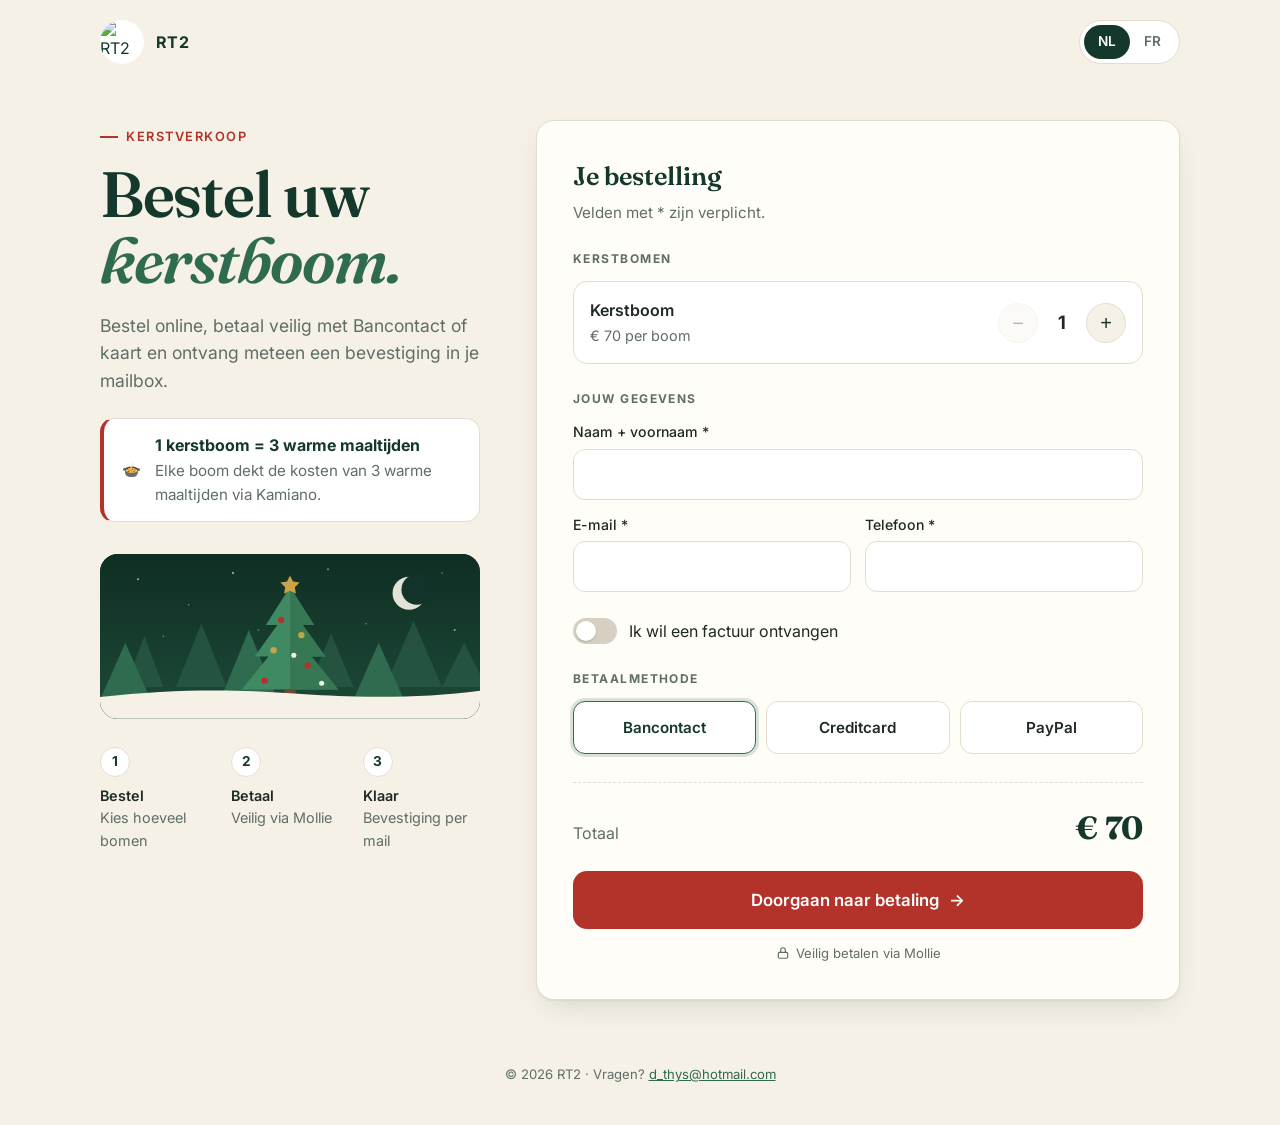
==== commit 04cf0287: "Betaalmethode Kaart hernoemd naar Creditcard" ====
--- a/index.html
+++ b/index.html
@@ -164,7 +164,7 @@
         <legend data-t="lgPay">Betaalmethode</legend>
         <div class="methods" role="radiogroup">
           <label class="method"><input type="radio" name="method" value="bancontact" checked><span data-t="mBancontact">Bancontact</span></label>
-          <label class="method"><input type="radio" name="method" value="creditcard"><span data-t="mCard">Kaart</span></label>
+          <label class="method"><input type="radio" name="method" value="creditcard"><span data-t="mCard">Creditcard</span></label>
           <label class="method"><input type="radio" name="method" value="paypal"><span data-t="mPaypal">PayPal</span></label>
         </div>
       </fieldset>
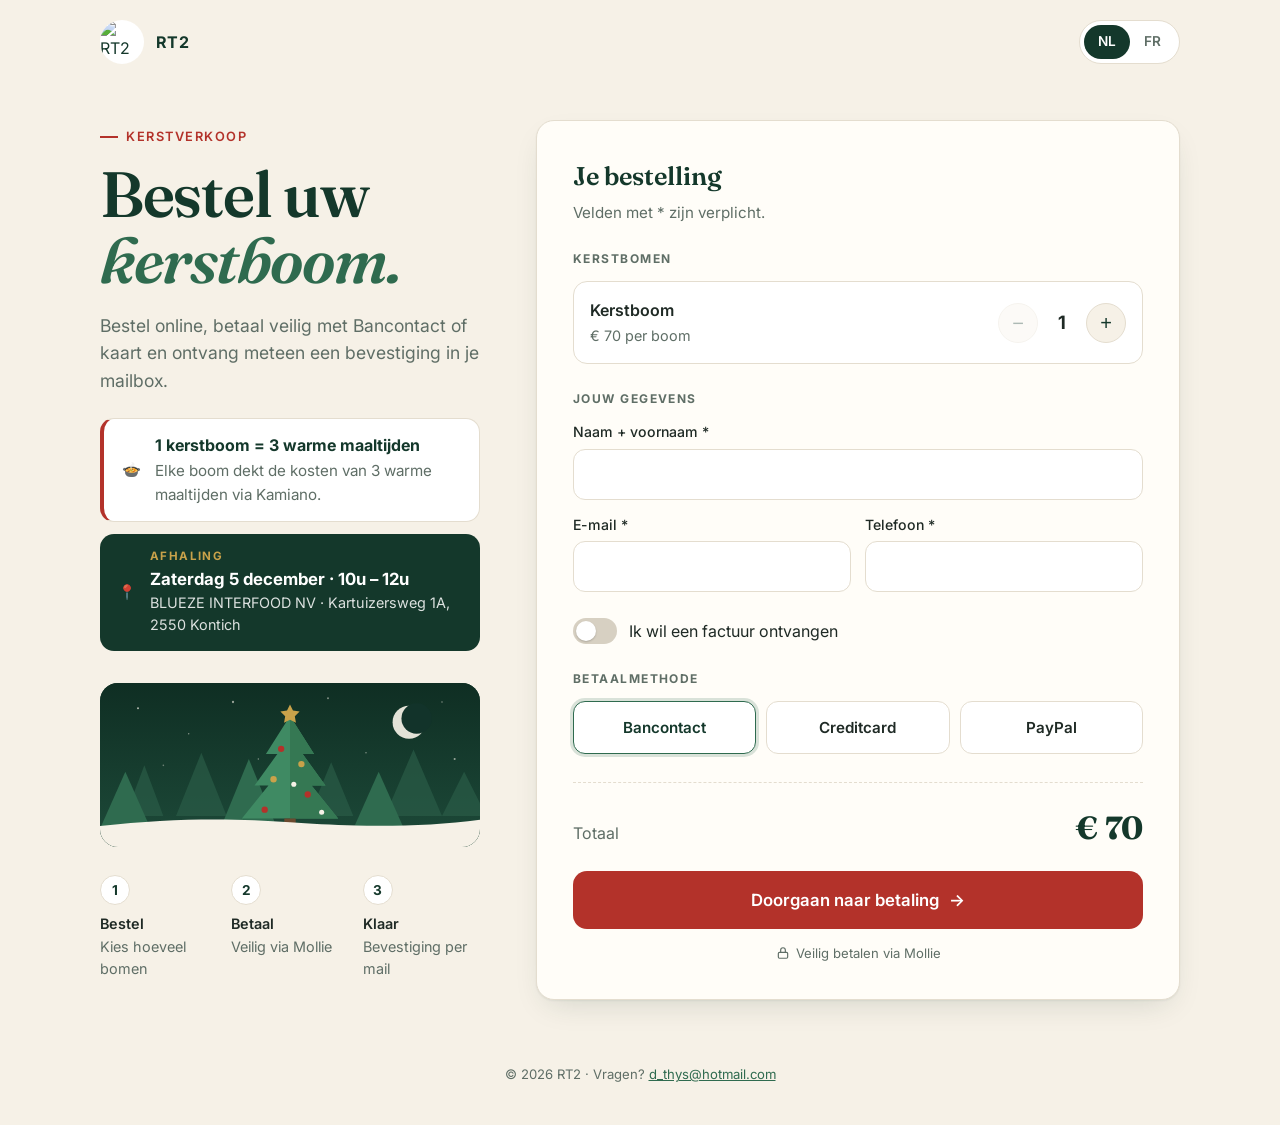
==== commit 40aac7ce: "Afhaalinfo 5 december 10u-12u Kontich op home en bedankpagina" ====
--- a/index.html
+++ b/index.html
@@ -40,6 +40,15 @@
         <span data-t="impactText">Elke boom dekt de kosten van 3 warme maaltijden via Kamiano.</span>
       </div>
     </div>
+
+    <a class="pickup" href="https://www.google.com/maps/search/?api=1&query=Kartuizersweg+1A+2550+Kontich" target="_blank" rel="noopener">
+      <span class="pickup-icon" aria-hidden="true">📍</span>
+      <div>
+        <small data-t="pickupLabel">Afhaling</small>
+        <strong data-t="pickupWhen">Zaterdag 5 december · 10u – 12u</strong>
+        <span>BLUEZE INTERFOOD NV · Kartuizersweg 1A, 2550 Kontich</span>
+      </div>
+    </a>
 
     <div class="art" aria-hidden="true">
       <svg viewBox="0 0 600 260" xmlns="http://www.w3.org/2000/svg">
--- a/style.css
+++ b/style.css
@@ -89,6 +89,18 @@
 .impact strong { display: block; color: var(--forest); font-weight: 700; }
 .impact span { color: var(--muted); font-size: .95rem; }
 
+.pickup {
+  display: flex; gap: 14px; align-items: center; margin-top: 12px; max-width: 32rem;
+  padding: 14px 18px; border-radius: 14px; background: var(--forest); color: #fff; text-decoration: none;
+  text-align: left;
+}
+.pickup:hover { background: var(--forest-2); }
+.pickup-icon { font-size: 1.6rem; line-height: 1; }
+.pickup small { display: block; font-size: .72rem; font-weight: 700; letter-spacing: .12em; text-transform: uppercase; color: var(--gold); }
+.pickup strong { display: block; font-size: 1.05rem; }
+.pickup span { display: block; font-size: .9rem; opacity: .85; }
+.status-page .pickup { margin: 20px 0 0; max-width: none; }
+
 /* ── card / form ── */
 .card {
   background: var(--paper); border: 1px solid var(--line); border-radius: var(--radius);
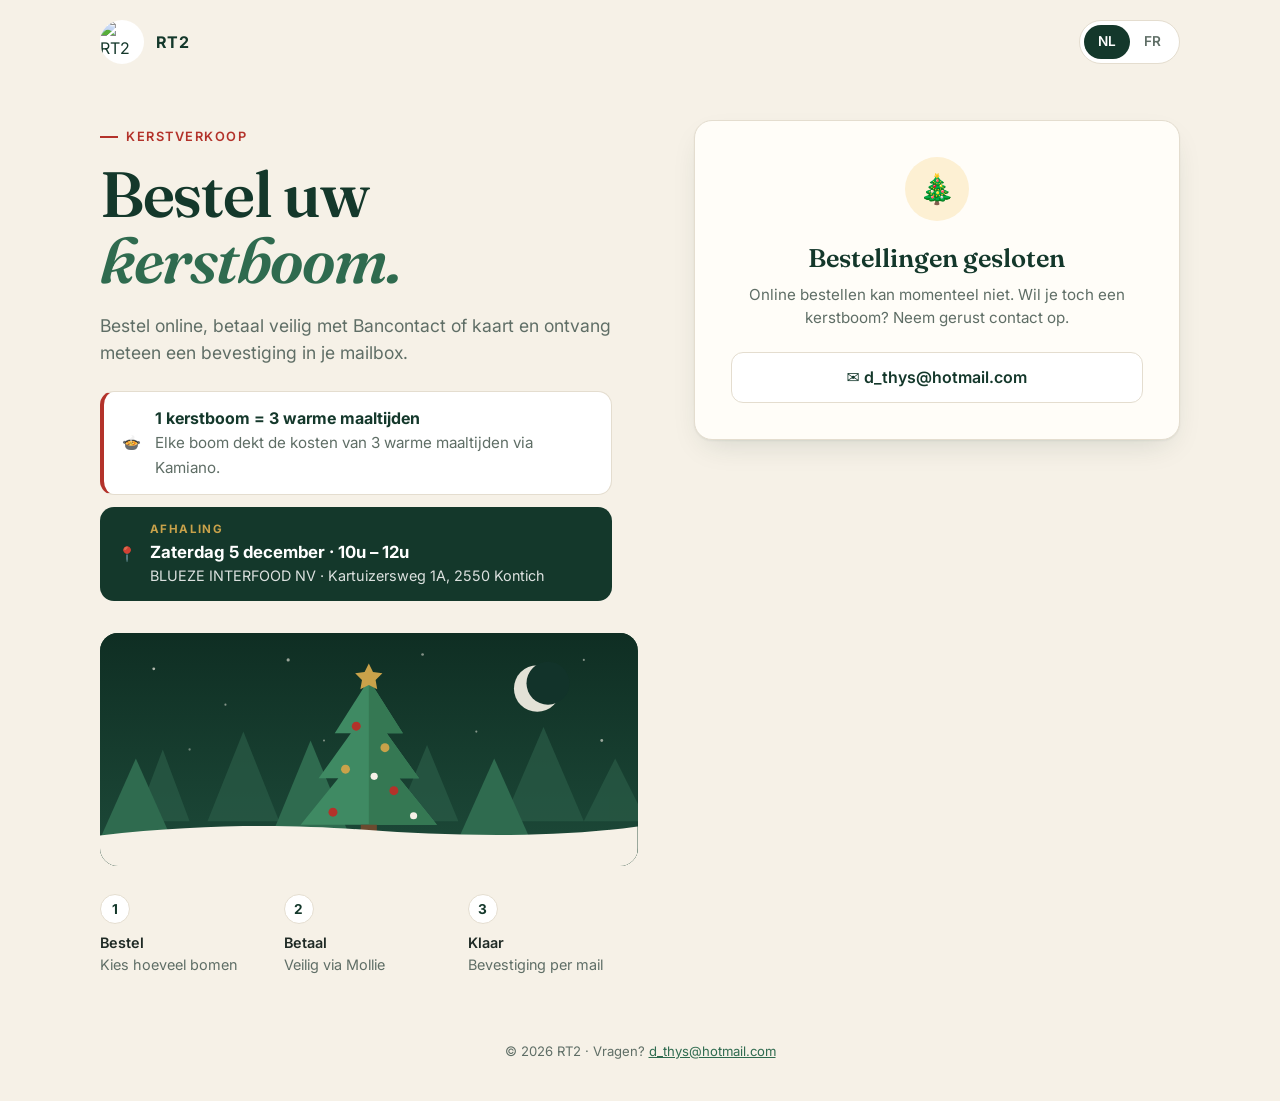
==== commit df8280c1: "Gsm-nummer van de website gehaald Co-Authored-By: Claude Opus 5.5 <noreply@anthropic.com> Claude-Ses" ====
--- a/index.html
+++ b/index.html
@@ -201,7 +201,6 @@
       <p class="sub" data-t="closedText">Online bestellen kan momenteel niet. Wil je toch een kerstboom? Neem gerust contact op.</p>
       <div class="contact">
         <a id="mailLink"></a>
-        <a id="telLink"></a>
       </div>
     </div>
   </section>
@@ -223,8 +222,6 @@
   $('year').textContent = new Date().getFullYear();
   [$('mailLink'), $('footMail')].forEach(a => { a.href = 'mailto:' + C.CONTACT_EMAIL; a.textContent = C.CONTACT_EMAIL; });
   $('mailLink').textContent = '✉️  ' + C.CONTACT_EMAIL;
-  $('telLink').href = 'tel:' + C.CONTACT_PHONE;
-  $('telLink').textContent = '📞  ' + C.CONTACT_PHONE.replace(/^\+32(\d{3})(\d{2})(\d{2})(\d{2})$/, '+32 $1 $2 $3 $4');
 
   if (C.ORDERS_OPEN) $('orderForm').hidden = false; else $('closedCard').hidden = false;
 
